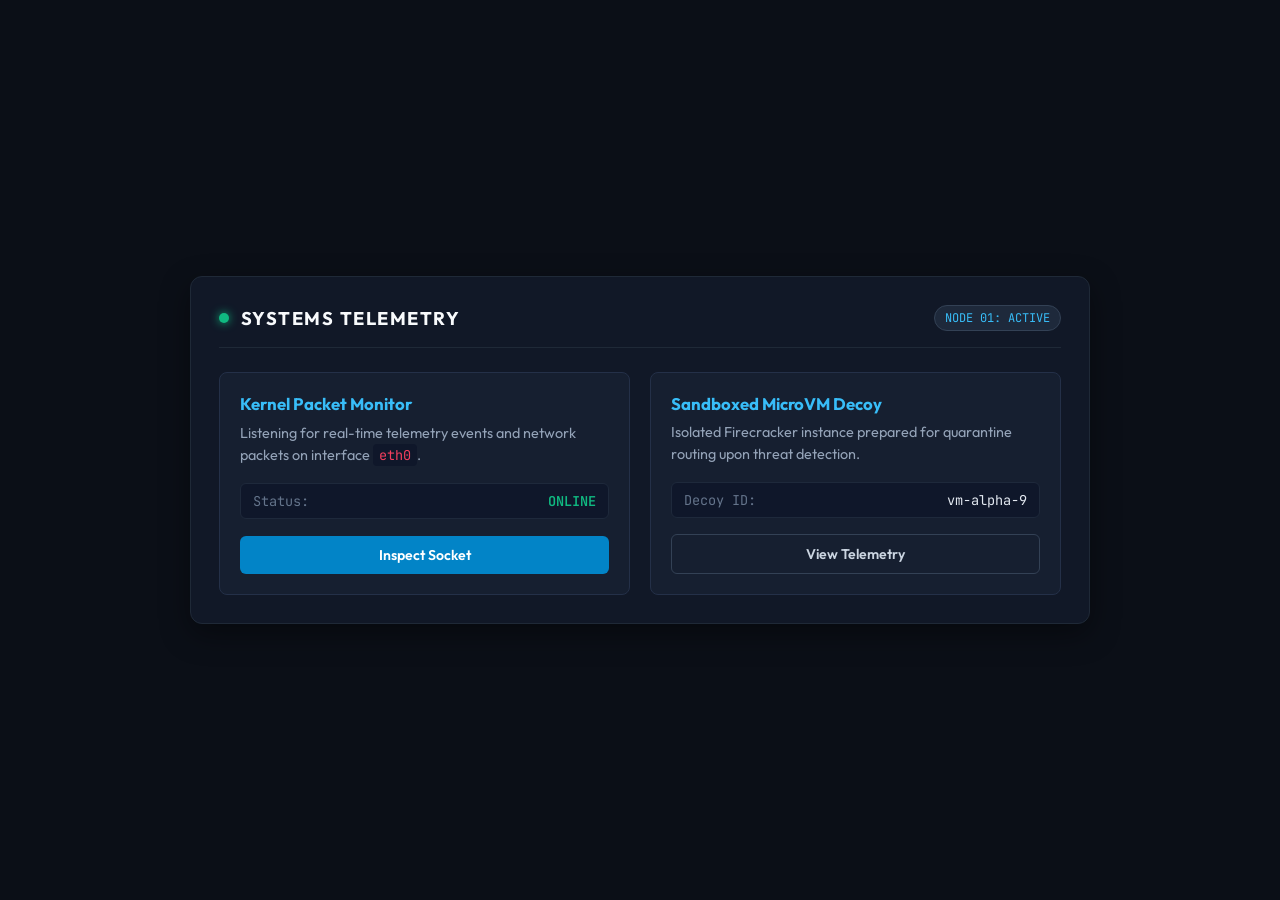
==== 100x-systems-foundations/01-html-css-dom-internals/index.html @ e7b33f4e "Add files via upload" ====
<!DOCTYPE html>
<html lang="en">
<head>
  <meta charset="UTF-8">
  <meta name="viewport" content="width=device-width, initial-scale=1.0">
  <title>System Monitor Dashboard Shell</title>
  <link rel="stylesheet" href="style.css">
  <link rel="preconnect" href="https://fonts.googleapis.com">
  <link rel="preconnect" href="https://fonts.gstatic.com" crossorigin>
  <link href="https://fonts.googleapis.com/css2?family=JetBrains+Mono:wght@400;600&family=Outfit:wght@400;600;700&display=swap" rel="stylesheet">
</head>
<body>
  <div class="app-container">
    <header class="top-bar">
      <div class="logo">
        <span class="status-indicator"></span>
        <h1>SYSTEMS TELEMETRY</h1>
      </div>
      <span class="badge">NODE 01: ACTIVE</span>
    </header>

    <main class="content-grid">
      <div class="card">
        <h2>Kernel Packet Monitor</h2>
        <p>Listening for real-time telemetry events and network packets on interface <code>eth0</code>.</p>
        <div class="metric-row">
          <span class="metric-label">Status:</span>
          <span class="metric-value live">ONLINE</span>
        </div>
        <button class="primary-btn">Inspect Socket</button>
      </div>

      <div class="card">
        <h2>Sandboxed MicroVM Decoy</h2>
        <p>Isolated Firecracker instance prepared for quarantine routing upon threat detection.</p>
        <div class="metric-row">
          <span class="metric-label">Decoy ID:</span>
          <span class="metric-value">vm-alpha-9</span>
        </div>
        <button class="secondary-btn">View Telemetry</button>
      </div>
    </main>
  </div>
</body>
</html>
---- 100x-systems-foundations/01-html-css-dom-internals/style.css ----
/* Modern Minimalist Dark Systems Theme */
* {
  margin: 0;
  padding: 0;
  box-sizing: border-box;
}

body {
  font-family: 'Outfit', sans-serif;
  background-color: #0b0f17;
  color: #e2e8f0;
  min-height: 100vh;
  display: flex;
  justify-content: center;
  align-items: center;
  padding: 24px;
}

.app-container {
  width: 100%;
  max-width: 900px;
  background: #111827;
  border: 1px solid #1f2937;
  border-radius: 12px;
  padding: 28px;
  box-shadow: 0 10px 30px rgba(0, 0, 0, 0.4);
}

.top-bar {
  display: flex;
  justify-content: space-between;
  align-items: center;
  border-bottom: 1px solid #1f2937;
  padding-bottom: 16px;
  margin-bottom: 24px;
}

.logo {
  display: flex;
  align-items: center;
  gap: 12px;
}

.status-indicator {
  width: 10px;
  height: 10px;
  background: #10b981;
  border-radius: 50%;
  box-shadow: 0 0 10px #10b981;
}

h1 {
  font-size: 1.15rem;
  letter-spacing: 0.08em;
  color: #f8fafc;
  font-weight: 700;
}

.badge {
  font-family: 'JetBrains Mono', monospace;
  font-size: 0.75rem;
  background: #1e293b;
  color: #38bdf8;
  padding: 4px 10px;
  border-radius: 9999px;
  border: 1px solid #334155;
}

.content-grid {
  display: flex;
  gap: 20px;
  flex-wrap: wrap;
}

.card {
  flex: 1 1 380px;
  background: #161f30;
  border: 1px solid #243048;
  border-radius: 8px;
  padding: 20px;
  display: flex;
  flex-direction: column;
  justify-content: space-between;
}

h2 {
  font-size: 1.05rem;
  color: #38bdf8;
  margin-bottom: 8px;
}

p {
  font-size: 0.9rem;
  color: #94a3b8;
  line-height: 1.5;
  margin-bottom: 16px;
}

code {
  font-family: 'JetBrains Mono', monospace;
  background: #0f172a;
  color: #f43f5e;
  padding: 2px 6px;
  border-radius: 4px;
  font-size: 0.85rem;
}

.metric-row {
  display: flex;
  justify-content: space-between;
  font-family: 'JetBrains Mono', monospace;
  font-size: 0.85rem;
  margin-bottom: 16px;
  padding: 8px 12px;
  background: #0f172a;
  border-radius: 6px;
  border: 1px solid #1e293b;
}

.metric-label {
  color: #64748b;
}

.metric-value.live {
  color: #10b981;
  font-weight: 600;
}

button {
  font-family: 'Outfit', sans-serif;
  font-weight: 600;
  font-size: 0.88rem;
  padding: 10px 16px;
  border-radius: 6px;
  cursor: pointer;
  transition: all 0.2s ease;
}

.primary-btn {
  background: #0284c7;
  color: #ffffff;
  border: none;
}

.primary-btn:hover {
  background: #0369a1;
}

.secondary-btn {
  background: transparent;
  color: #cbd5e1;
  border: 1px solid #334155;
}

.secondary-btn:hover {
  background: #1e293b;
  border-color: #475569;
}
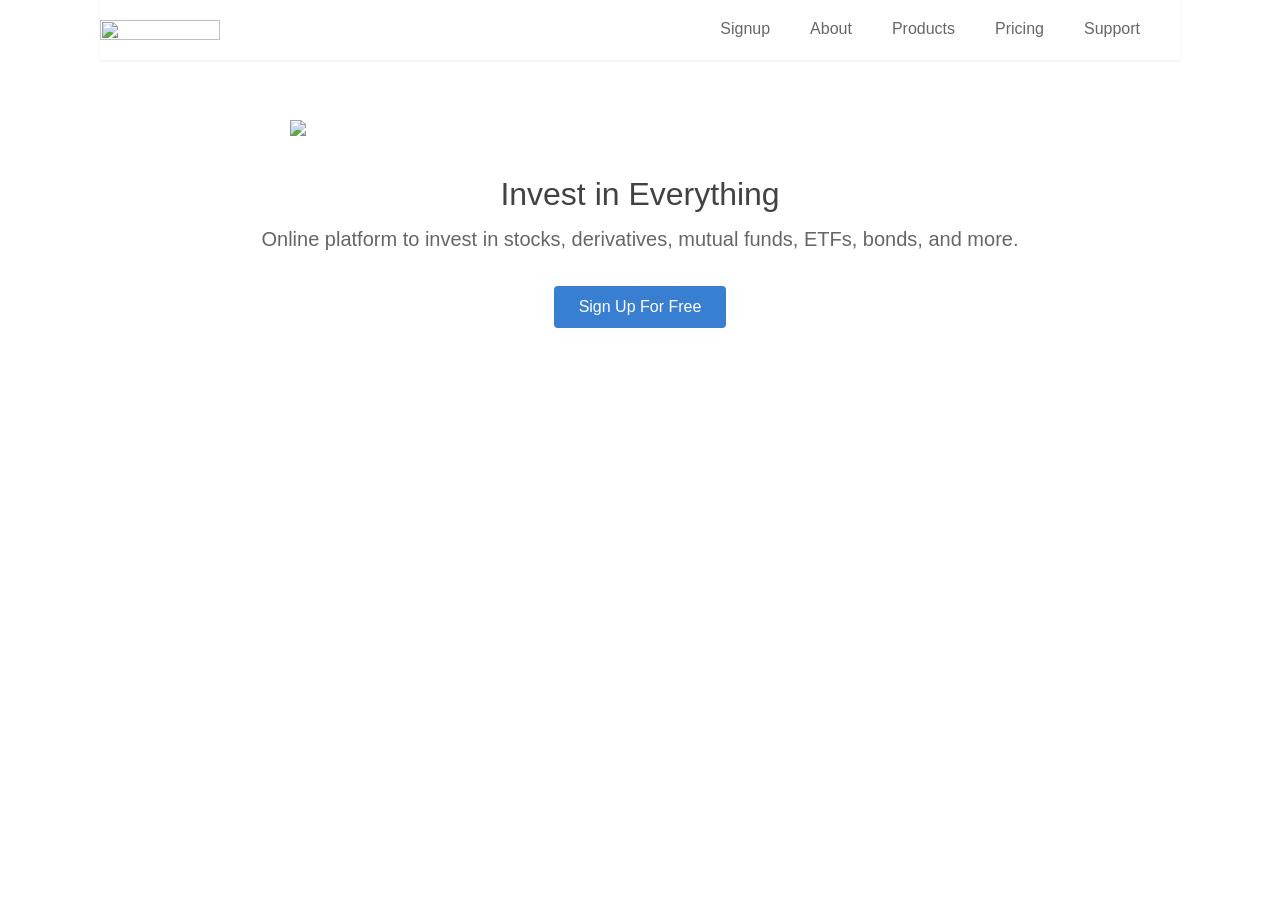
==== commit b88de970: "Update index.html" ====
--- a/100x-systems-foundations/01-html-css-dom-internals/index.html
+++ b/100x-systems-foundations/01-html-css-dom-internals/index.html
@@ -1,45 +1,84 @@
+
 <!DOCTYPE html>
-<html lang="en">
-<head>
-  <meta charset="UTF-8">
-  <meta name="viewport" content="width=device-width, initial-scale=1.0">
-  <title>System Monitor Dashboard Shell</title>
-  <link rel="stylesheet" href="style.css">
-  <link rel="preconnect" href="https://fonts.googleapis.com">
-  <link rel="preconnect" href="https://fonts.gstatic.com" crossorigin>
-  <link href="https://fonts.googleapis.com/css2?family=JetBrains+Mono:wght@400;600&family=Outfit:wght@400;600;700&display=swap" rel="stylesheet">
-</head>
-<body>
-  <div class="app-container">
-    <header class="top-bar">
-      <div class="logo">
-        <span class="status-indicator"></span>
-        <h1>SYSTEMS TELEMETRY</h1>
-      </div>
-      <span class="badge">NODE 01: ACTIVE</span>
-    </header>
+<html>
+<body style="margin: 0; font-family: Arial, Helvetica, sans-serif;">
 
-    <main class="content-grid">
-      <div class="card">
-        <h2>Kernel Packet Monitor</h2>
-        <p>Listening for real-time telemetry events and network packets on interface <code>eth0</code>.</p>
-        <div class="metric-row">
-          <span class="metric-label">Status:</span>
-          <span class="metric-value live">ONLINE</span>
-        </div>
-        <button class="primary-btn">Inspect Socket</button>
-      </div>
+  <!-- Navbar -->
+  <div style="display: flex; justify-content: space-between;
+  margin-left: 100px; margin-right: 100px; padding-top: 20px;
+  padding-bottom: 20px; box-shadow: 0px 1px 3px #eee;">
 
-      <div class="card">
-        <h2>Sandboxed MicroVM Decoy</h2>
-        <p>Isolated Firecracker instance prepared for quarantine routing upon threat detection.</p>
-        <div class="metric-row">
-          <span class="metric-label">Decoy ID:</span>
-          <span class="metric-value">vm-alpha-9</span>
-        </div>
-        <button class="secondary-btn">View Telemetry</button>
-      </div>
-    </main>
+    <img src="logo.svg" width="120" height="20"
+    style="cursor: pointer;" onclick="showMessage('Logo clicked')">
+
+    <div style="display: flex; color: #666;">
+
+      <div class="nav" onclick="showMessage('Signup clicked')">Signup</div>
+      <div class="nav" onclick="showMessage('About clicked')">About</div>
+      <div class="nav" onclick="showMessage('Products clicked')">Products</div>
+      <div class="nav" onclick="showMessage('Pricing clicked')">Pricing</div>
+      <div class="nav" onclick="showMessage('Support clicked')">Support</div>
+
+    </div>
   </div>
+
+  <!-- Hero Image -->
+  <div style="display: flex; justify-content: center; margin-top: 60px;">
+    <img src="photo.svg" width="700" style="max-width: 90%;">
+  </div>
+
+  <!-- Heading -->
+  <div style="display: flex; justify-content: center; margin-top: 40px;">
+    <h1 style="font-weight: 500; color: #424242; margin: 0;">
+      Invest in Everything
+    </h1>
+  </div>
+
+  <!-- Description -->
+  <div style="display: flex; justify-content: center; margin-top: 15px;">
+    <p style="color: #666; font-size: 20px; margin: 0; text-align: center;">
+      Online platform to invest in stocks, derivatives, mutual funds, ETFs, bonds, and more.
+    </p>
+  </div>
+
+  <!-- Button -->
+  <div style="display: flex; justify-content: center; margin-top: 35px;">
+    <button onclick="showMessage('Sign Up For Free clicked')"
+    style="background-color: #387ed1; color: white; border: none;
+    padding: 12px 25px; font-size: 16px; cursor: pointer;
+    border-radius: 4px;">
+      Sign Up For Free
+    </button>
+  </div>
+
+  <!-- Message -->
+  <p id="message" style="text-align: center; color: #387ed1;"></p>
+
+  <style>
+    .nav {
+      padding-right: 40px;
+      cursor: pointer;
+      transition: color 0.2s;
+    }
+
+    .nav:hover {
+      color: #387ed1;
+    }
+
+    button:hover {
+      background-color: #2868b2 !important;
+    }
+
+    button:active {
+      transform: scale(0.97);
+    }
+  </style>
+
+  <script>
+    function showMessage(text) {
+      document.getElementById("message").textContent = text;
+    }
+  </script>
+
 </body>
 </html>
